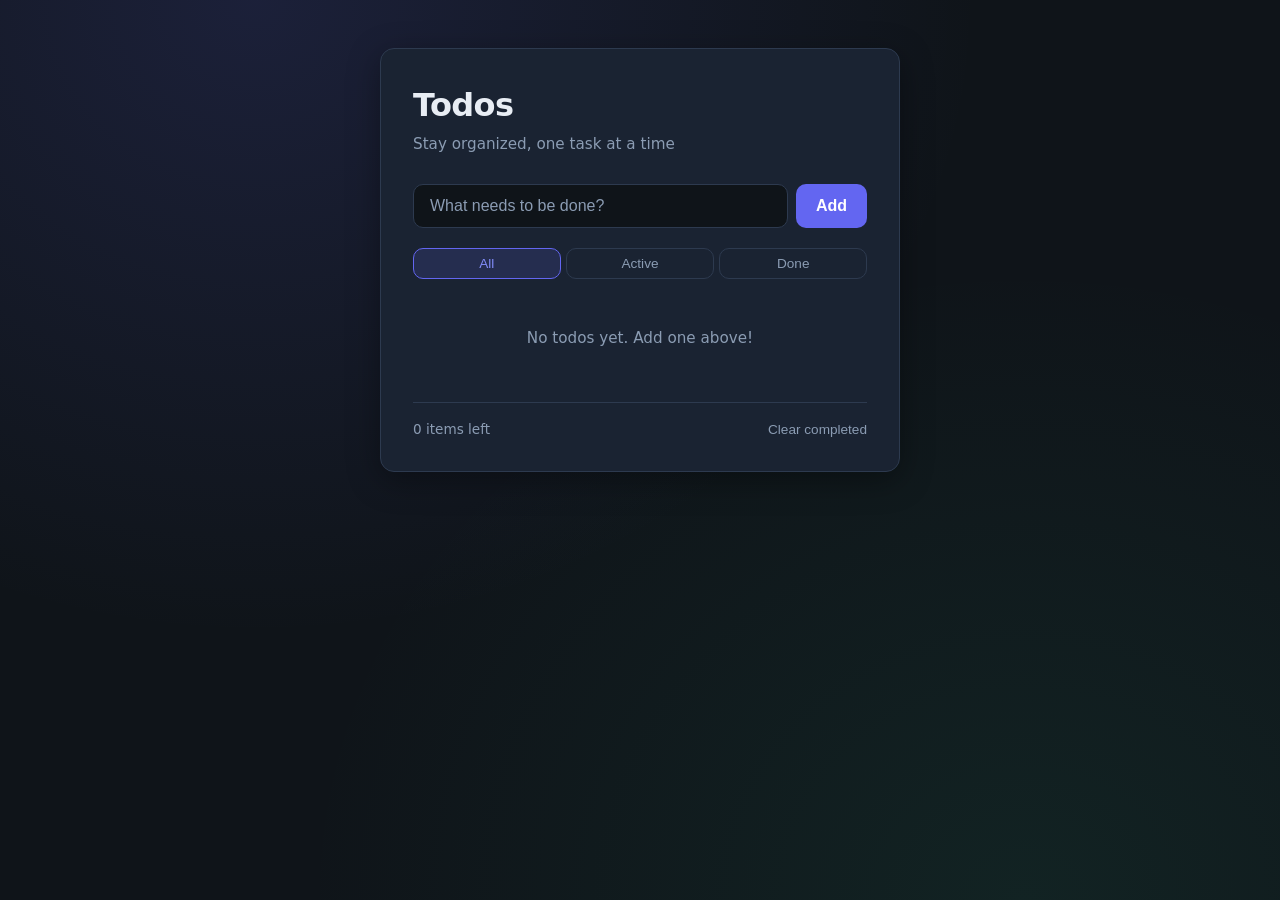
==== index.html @ 994fff8f "Add files via upload" ====
<!DOCTYPE html>
<html lang="en">
<head>
  <meta charset="UTF-8">
  <meta name="viewport" content="width=device-width, initial-scale=1.0">
  <title>Todo App</title>
  <link rel="stylesheet" href="styles.css">
</head>
<body>
  <div class="app">
    <header class="header">
      <h1>Todos</h1>
      <p class="subtitle">Stay organized, one task at a time</p>
    </header>

    <form class="todo-form" id="todo-form">
      <input
        type="text"
        id="todo-input"
        class="todo-input"
        placeholder="What needs to be done?"
        autocomplete="off"
        maxlength="200"
      >
      <button type="submit" class="btn-add" aria-label="Add todo">Add</button>
    </form>

    <div class="filters" id="filters">
      <button class="filter-btn active" data-filter="all">All</button>
      <button class="filter-btn" data-filter="active">Active</button>
      <button class="filter-btn" data-filter="completed">Done</button>
    </div>

    <ul class="todo-list" id="todo-list"></ul>

    <footer class="footer" id="footer" hidden>
      <span class="todo-count" id="todo-count">0 items left</span>
      <button class="btn-clear" id="clear-completed">Clear completed</button>
    </footer>
  </div>

  <script src="app.js"></script>
</body>
</html>
---- styles.css ----
*,
*::before,
*::after {
  box-sizing: border-box;
  margin: 0;
  padding: 0;
}

:root {
  --bg: #0f1419;
  --surface: #1a2332;
  --surface-hover: #243044;
  --border: #2d3a4f;
  --text: #e8edf4;
  --text-muted: #8b9cb3;
  --accent: #6366f1;
  --accent-hover: #818cf8;
  --success: #34d399;
  --danger: #f87171;
  --radius: 10px;
  --shadow: 0 8px 32px rgba(0, 0, 0, 0.35);
}

body {
  font-family: "Segoe UI", system-ui, -apple-system, sans-serif;
  background: var(--bg);
  background-image:
    radial-gradient(ellipse at 20% 0%, rgba(99, 102, 241, 0.15) 0%, transparent 50%),
    radial-gradient(ellipse at 80% 100%, rgba(52, 211, 153, 0.08) 0%, transparent 50%);
  color: var(--text);
  min-height: 100vh;
  display: flex;
  align-items: flex-start;
  justify-content: center;
  padding: 3rem 1rem;
  line-height: 1.5;
}

.app {
  width: 100%;
  max-width: 520px;
  background: var(--surface);
  border: 1px solid var(--border);
  border-radius: calc(var(--radius) + 4px);
  box-shadow: var(--shadow);
  padding: 2rem;
}

.header {
  margin-bottom: 1.75rem;
}

.header h1 {
  font-size: 2rem;
  font-weight: 700;
  letter-spacing: -0.02em;
}

.subtitle {
  color: var(--text-muted);
  font-size: 0.95rem;
  margin-top: 0.25rem;
}

.todo-form {
  display: flex;
  gap: 0.5rem;
  margin-bottom: 1.25rem;
}

.todo-input {
  flex: 1;
  padding: 0.75rem 1rem;
  background: var(--bg);
  border: 1px solid var(--border);
  border-radius: var(--radius);
  color: var(--text);
  font-size: 1rem;
  outline: none;
  transition: border-color 0.2s, box-shadow 0.2s;
}

.todo-input::placeholder {
  color: var(--text-muted);
}

.todo-input:focus {
  border-color: var(--accent);
  box-shadow: 0 0 0 3px rgba(99, 102, 241, 0.25);
}

.btn-add {
  padding: 0.75rem 1.25rem;
  background: var(--accent);
  color: white;
  border: none;
  border-radius: var(--radius);
  font-size: 1rem;
  font-weight: 600;
  cursor: pointer;
  transition: background 0.2s;
}

.btn-add:hover {
  background: var(--accent-hover);
}

.filters {
  display: flex;
  gap: 0.35rem;
  margin-bottom: 1rem;
}

.filter-btn {
  flex: 1;
  padding: 0.45rem 0.75rem;
  background: transparent;
  border: 1px solid var(--border);
  border-radius: var(--radius);
  color: var(--text-muted);
  font-size: 0.85rem;
  cursor: pointer;
  transition: all 0.2s;
}

.filter-btn:hover {
  background: var(--surface-hover);
  color: var(--text);
}

.filter-btn.active {
  background: rgba(99, 102, 241, 0.15);
  border-color: var(--accent);
  color: var(--accent-hover);
}

.todo-list {
  list-style: none;
}

.todo-list:empty::after {
  content: "No todos yet. Add one above!";
  display: block;
  text-align: center;
  color: var(--text-muted);
  padding: 2rem 1rem;
  font-size: 0.95rem;
}

.todo-item {
  display: flex;
  align-items: center;
  gap: 0.75rem;
  padding: 0.85rem 0.75rem;
  border-bottom: 1px solid var(--border);
  animation: slideIn 0.25s ease;
}

.todo-item:last-child {
  border-bottom: none;
}

@keyframes slideIn {
  from {
    opacity: 0;
    transform: translateY(-6px);
  }
  to {
    opacity: 1;
    transform: translateY(0);
  }
}

.todo-item.completed .todo-text {
  text-decoration: line-through;
  color: var(--text-muted);
}

.todo-checkbox {
  width: 20px;
  height: 20px;
  accent-color: var(--accent);
  cursor: pointer;
  flex-shrink: 0;
}

.todo-text {
  flex: 1;
  word-break: break-word;
}

.btn-delete {
  background: transparent;
  border: none;
  color: var(--text-muted);
  font-size: 1.25rem;
  line-height: 1;
  cursor: pointer;
  padding: 0.25rem 0.5rem;
  border-radius: 6px;
  transition: color 0.2s, background 0.2s;
}

.btn-delete:hover {
  color: var(--danger);
  background: rgba(248, 113, 113, 0.1);
}

.footer {
  display: flex;
  align-items: center;
  justify-content: space-between;
  margin-top: 1.25rem;
  padding-top: 1rem;
  border-top: 1px solid var(--border);
}

.todo-count {
  font-size: 0.85rem;
  color: var(--text-muted);
}

.btn-clear {
  background: transparent;
  border: none;
  color: var(--text-muted);
  font-size: 0.85rem;
  cursor: pointer;
  transition: color 0.2s;
}

.btn-clear:hover {
  color: var(--danger);
}
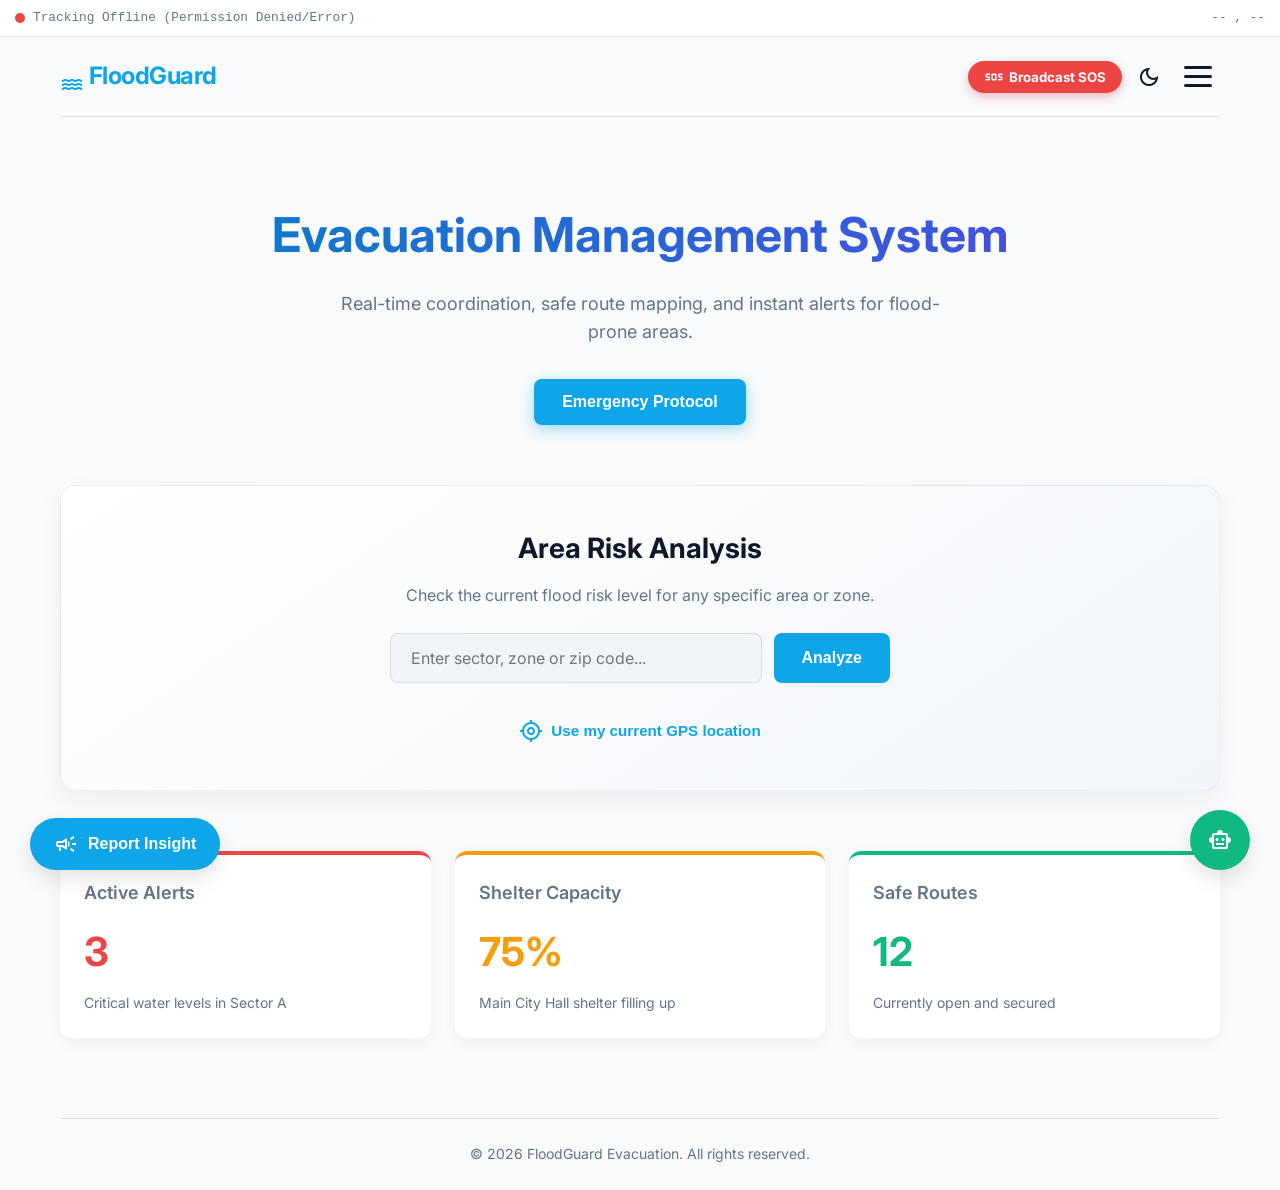
==== commit 038948b6: "feat: Implement Live Tracking, SOS Validator, AI Assistant, Community Insights, and Theme system ove" ====
--- a/index.html
+++ b/index.html
@@ -1,44 +1,91 @@
-<!DOCTYPE html>
-<html lang="en">
-<head>
-  <meta charset="UTF-8">
-  <meta name="viewport" content="width=device-width, initial-scale=1.0">
-  <title>Todo App</title>
-  <link rel="stylesheet" href="styles.css">
-</head>
-<body>
-  <div class="app">
-    <header class="header">
-      <h1>Todos</h1>
-      <p class="subtitle">Stay organized, one task at a time</p>
-    </header>
-
-    <form class="todo-form" id="todo-form">
-      <input
-        type="text"
-        id="todo-input"
-        class="todo-input"
-        placeholder="What needs to be done?"
-        autocomplete="off"
-        maxlength="200"
-      >
-      <button type="submit" class="btn-add" aria-label="Add todo">Add</button>
-    </form>
-
-    <div class="filters" id="filters">
-      <button class="filter-btn active" data-filter="all">All</button>
-      <button class="filter-btn" data-filter="active">Active</button>
-      <button class="filter-btn" data-filter="completed">Done</button>
-    </div>
-
-    <ul class="todo-list" id="todo-list"></ul>
-
-    <footer class="footer" id="footer" hidden>
-      <span class="todo-count" id="todo-count">0 items left</span>
-      <button class="btn-clear" id="clear-completed">Clear completed</button>
-    </footer>
-  </div>
-
-  <script src="app.js"></script>
-</body>
-</html>
+<!DOCTYPE html>
+<html lang="en">
+<head>
+  <meta charset="UTF-8">
+  <meta name="viewport" content="width=device-width, initial-scale=1.0">
+  <title>FloodGuard Evacuation</title>
+  <meta name="description" content="FloodGuard Evacuation - Optimizing and managing evacuation processes in flood-prone risk areas.">
+  <link rel="preconnect" href="https://fonts.googleapis.com">
+  <link rel="preconnect" href="https://fonts.gstatic.com" crossorigin>
+  <link href="https://fonts.googleapis.com/css2?family=Inter:wght@300;400;600;700&display=swap" rel="stylesheet">
+  <link rel="stylesheet" href="https://fonts.googleapis.com/css2?family=Material+Symbols+Outlined:opsz,wght,FILL,GRAD@24,400,0,0" />
+  <link rel="stylesheet" href="styles.css">
+</head>
+<body>
+  <div class="app-container">
+    <header class="header">
+      <div class="logo">
+        <h1><span class="material-symbols-outlined" style="vertical-align: bottom; font-size: inherit;">water</span> FloodGuard</h1>
+      </div>
+      <div class="menu-container" style="display: flex; align-items: center;">
+        <button class="theme-toggle" id="theme-toggle" aria-label="Toggle Theme"><span class="material-symbols-outlined">dark_mode</span></button>
+        <button class="hamburger" aria-label="Toggle menu" id="hamburger-btn">
+          <span></span>
+          <span></span>
+          <span></span>
+        </button>
+        <nav class="main-nav" id="main-nav">
+          <ul>
+            <li><a href="index.html" class="active">Dashboard</a></li>
+            <li><a href="map.html">Evacuation Map</a></li>
+            <li><a href="alerts.html">Alerts</a></li>
+            <li><a href="shelters.html">Shelters</a></li>
+          </ul>
+        </nav>
+      </div>
+    </header>
+
+    <main class="main-content">
+      <section class="hero-section">
+        <h2>Evacuation Management System</h2>
+        <p>Real-time coordination, safe route mapping, and instant alerts for flood-prone areas.</p>
+        <button class="btn-primary" aria-label="Trigger Emergency Protocol">Emergency Protocol</button>
+      </section>
+
+      <section class="analysis-section" id="analysis">
+        <div class="analysis-card">
+          <h3>Area Risk Analysis</h3>
+          <p>Check the current flood risk level for any specific area or zone.</p>
+          <form class="analysis-form" id="analysis-form">
+            <input type="text" id="area-input" placeholder="Enter sector, zone or zip code..." required>
+            <button type="submit" class="btn-analyze">Analyze</button>
+          </form>
+          <button class="btn-gps" id="btn-gps" type="button">
+            <span class="material-symbols-outlined" style="vertical-align: middle;">my_location</span> Use my current GPS location
+          </button>
+          <div class="analysis-result" id="analysis-result" hidden>
+            <div class="result-status" id="result-status">
+              <!-- Dynamic status injected here -->
+            </div>
+            <a href="map.html" class="btn-outline-primary" id="view-map-btn">View Secure Areas on Map</a>
+          </div>
+        </div>
+      </section>
+
+      <section class="status-grid">
+        <div class="status-card danger">
+          <h3>Active Alerts</h3>
+          <p class="status-value">3</p>
+          <p class="status-desc">Critical water levels in Sector A</p>
+        </div>
+        <div class="status-card warning">
+          <h3>Shelter Capacity</h3>
+          <p class="status-value">75%</p>
+          <p class="status-desc">Main City Hall shelter filling up</p>
+        </div>
+        <div class="status-card safe">
+          <h3>Safe Routes</h3>
+          <p class="status-value">12</p>
+          <p class="status-desc">Currently open and secured</p>
+        </div>
+      </section>
+    </main>
+
+    <footer class="footer">
+      <p>&copy; 2026 FloodGuard Evacuation. All rights reserved.</p>
+    </footer>
+  </div>
+
+  <script src="app.js"></script>
+</body>
+</html>
--- a/styles.css
+++ b/styles.css
@@ -1,234 +1,923 @@
-*,
-*::before,
-*::after {
-  box-sizing: border-box;
-  margin: 0;
-  padding: 0;
-}
-
-:root {
-  --bg: #0f1419;
-  --surface: #1a2332;
-  --surface-hover: #243044;
-  --border: #2d3a4f;
-  --text: #e8edf4;
-  --text-muted: #8b9cb3;
-  --accent: #6366f1;
-  --accent-hover: #818cf8;
-  --success: #34d399;
-  --danger: #f87171;
-  --radius: 10px;
-  --shadow: 0 8px 32px rgba(0, 0, 0, 0.35);
-}
-
-body {
-  font-family: "Segoe UI", system-ui, -apple-system, sans-serif;
-  background: var(--bg);
-  background-image:
-    radial-gradient(ellipse at 20% 0%, rgba(99, 102, 241, 0.15) 0%, transparent 50%),
-    radial-gradient(ellipse at 80% 100%, rgba(52, 211, 153, 0.08) 0%, transparent 50%);
-  color: var(--text);
-  min-height: 100vh;
-  display: flex;
-  align-items: flex-start;
-  justify-content: center;
-  padding: 3rem 1rem;
-  line-height: 1.5;
-}
-
-.app {
-  width: 100%;
-  max-width: 520px;
-  background: var(--surface);
-  border: 1px solid var(--border);
-  border-radius: calc(var(--radius) + 4px);
-  box-shadow: var(--shadow);
-  padding: 2rem;
-}
-
-.header {
-  margin-bottom: 1.75rem;
-}
-
-.header h1 {
-  font-size: 2rem;
-  font-weight: 700;
-  letter-spacing: -0.02em;
-}
-
-.subtitle {
-  color: var(--text-muted);
-  font-size: 0.95rem;
-  margin-top: 0.25rem;
-}
-
-.todo-form {
-  display: flex;
-  gap: 0.5rem;
-  margin-bottom: 1.25rem;
-}
-
-.todo-input {
-  flex: 1;
-  padding: 0.75rem 1rem;
-  background: var(--bg);
-  border: 1px solid var(--border);
-  border-radius: var(--radius);
-  color: var(--text);
-  font-size: 1rem;
-  outline: none;
-  transition: border-color 0.2s, box-shadow 0.2s;
-}
-
-.todo-input::placeholder {
-  color: var(--text-muted);
-}
-
-.todo-input:focus {
-  border-color: var(--accent);
-  box-shadow: 0 0 0 3px rgba(99, 102, 241, 0.25);
-}
-
-.btn-add {
-  padding: 0.75rem 1.25rem;
-  background: var(--accent);
-  color: white;
-  border: none;
-  border-radius: var(--radius);
-  font-size: 1rem;
-  font-weight: 600;
-  cursor: pointer;
-  transition: background 0.2s;
-}
-
-.btn-add:hover {
-  background: var(--accent-hover);
-}
-
-.filters {
-  display: flex;
-  gap: 0.35rem;
-  margin-bottom: 1rem;
-}
-
-.filter-btn {
-  flex: 1;
-  padding: 0.45rem 0.75rem;
-  background: transparent;
-  border: 1px solid var(--border);
-  border-radius: var(--radius);
-  color: var(--text-muted);
-  font-size: 0.85rem;
-  cursor: pointer;
-  transition: all 0.2s;
-}
-
-.filter-btn:hover {
-  background: var(--surface-hover);
-  color: var(--text);
-}
-
-.filter-btn.active {
-  background: rgba(99, 102, 241, 0.15);
-  border-color: var(--accent);
-  color: var(--accent-hover);
-}
-
-.todo-list {
-  list-style: none;
-}
-
-.todo-list:empty::after {
-  content: "No todos yet. Add one above!";
-  display: block;
-  text-align: center;
-  color: var(--text-muted);
-  padding: 2rem 1rem;
-  font-size: 0.95rem;
-}
-
-.todo-item {
-  display: flex;
-  align-items: center;
-  gap: 0.75rem;
-  padding: 0.85rem 0.75rem;
-  border-bottom: 1px solid var(--border);
-  animation: slideIn 0.25s ease;
-}
-
-.todo-item:last-child {
-  border-bottom: none;
-}
-
-@keyframes slideIn {
-  from {
-    opacity: 0;
-    transform: translateY(-6px);
-  }
-  to {
-    opacity: 1;
-    transform: translateY(0);
-  }
-}
-
-.todo-item.completed .todo-text {
-  text-decoration: line-through;
-  color: var(--text-muted);
-}
-
-.todo-checkbox {
-  width: 20px;
-  height: 20px;
-  accent-color: var(--accent);
-  cursor: pointer;
-  flex-shrink: 0;
-}
-
-.todo-text {
-  flex: 1;
-  word-break: break-word;
-}
-
-.btn-delete {
-  background: transparent;
-  border: none;
-  color: var(--text-muted);
-  font-size: 1.25rem;
-  line-height: 1;
-  cursor: pointer;
-  padding: 0.25rem 0.5rem;
-  border-radius: 6px;
-  transition: color 0.2s, background 0.2s;
-}
-
-.btn-delete:hover {
-  color: var(--danger);
-  background: rgba(248, 113, 113, 0.1);
-}
-
-.footer {
-  display: flex;
-  align-items: center;
-  justify-content: space-between;
-  margin-top: 1.25rem;
-  padding-top: 1rem;
-  border-top: 1px solid var(--border);
-}
-
-.todo-count {
-  font-size: 0.85rem;
-  color: var(--text-muted);
-}
-
-.btn-clear {
-  background: transparent;
-  border: none;
-  color: var(--text-muted);
-  font-size: 0.85rem;
-  cursor: pointer;
-  transition: color 0.2s;
-}
-
-.btn-clear:hover {
-  color: var(--danger);
-}
+html {
+  scroll-behavior: smooth;
+}
+
+:root {
+  --primary-color: #0ea5e9;
+  --primary-hover: #0284c7;
+  --bg-color: #0f172a;
+  --card-bg: #1e293b;
+  --text-main: #f8fafc;
+  --text-muted: #94a3b8;
+  --danger: #ef4444;
+  --warning: #f59e0b;
+  --safe: #10b981;
+  --border-color: rgba(255, 255, 255, 0.1);
+  --border-light: rgba(255, 255, 255, 0.05);
+  --input-bg: rgba(0, 0, 0, 0.2);
+  --shadow-color: rgba(0, 0, 0, 0.5);
+  --shadow-light: rgba(0, 0, 0, 0.2);
+  --modal-overlay: rgba(0, 0, 0, 0.6);
+  --card-gradient: linear-gradient(145deg, rgba(30, 41, 59, 0.7), rgba(15, 23, 42, 0.4));
+  --hero-text-gradient: linear-gradient(to right, #38bdf8, #818cf8);
+}
+
+[data-theme="light"] {
+  --bg-color: #f8fafc;
+  --card-bg: #ffffff;
+  --text-main: #0f172a;
+  --text-muted: #64748b;
+  --border-color: rgba(0, 0, 0, 0.1);
+  --border-light: rgba(0, 0, 0, 0.05);
+  --input-bg: #f1f5f9;
+  --shadow-color: rgba(0, 0, 0, 0.1);
+  --shadow-light: rgba(0, 0, 0, 0.05);
+  --modal-overlay: rgba(15, 23, 42, 0.4);
+  --card-gradient: linear-gradient(145deg, #ffffff, #f1f5f9);
+  --hero-text-gradient: linear-gradient(to right, #0284c7, #4f46e5);
+}
+
+.theme-toggle {
+  background: none;
+  border: none;
+  color: var(--text-main);
+  font-size: 1.25rem;
+  cursor: pointer;
+  margin-right: 15px;
+  display: flex;
+  align-items: center;
+  transition: transform 0.3s ease;
+}
+
+.theme-toggle:hover {
+  transform: scale(1.1);
+}
+
+* {
+  margin: 0;
+  padding: 0;
+  box-sizing: border-box;
+}
+
+body {
+  font-family: 'Inter', sans-serif;
+  background-color: var(--bg-color);
+  color: var(--text-main);
+  line-height: 1.6;
+}
+
+.app-container {
+  max-width: 1200px;
+  margin: 0 auto;
+  padding: 0 20px;
+}
+
+/* Header */
+.header {
+  display: flex;
+  justify-content: space-between;
+  align-items: center;
+  padding: 20px 0;
+  border-bottom: 1px solid var(--border-color);
+}
+
+.header h1 {
+  font-size: 1.5rem;
+  font-weight: 700;
+  color: var(--primary-color);
+  margin: 0;
+  letter-spacing: -0.5px;
+}
+
+/* Live Tracking Bar */
+.live-tracking-bar {
+  background: var(--card-bg);
+  color: var(--text-muted);
+  font-size: 0.8rem;
+  padding: 8px 15px;
+  display: flex;
+  justify-content: space-between;
+  align-items: center;
+  border-bottom: 1px solid var(--border-color);
+  font-family: 'Courier New', Courier, monospace;
+}
+.live-tracking-bar .status {
+  display: flex;
+  align-items: center;
+  gap: 8px;
+}
+.pulse-dot {
+  width: 10px;
+  height: 10px;
+  background-color: var(--safe);
+  border-radius: 50%;
+  animation: pulse 1.5s infinite;
+}
+
+.menu-container {
+  position: relative;
+}
+
+.hamburger {
+  display: flex;
+  flex-direction: column;
+  gap: 6px;
+  background: none;
+  border: none;
+  cursor: pointer;
+  padding: 8px;
+  z-index: 100;
+}
+
+.hamburger span {
+  display: block;
+  width: 28px;
+  height: 3px;
+  background-color: var(--text-main);
+  border-radius: 2px;
+  transition: all 0.3s ease;
+}
+
+.main-nav {
+  position: absolute;
+  top: 100%;
+  right: 0;
+  margin-top: 15px;
+  background-color: var(--card-bg);
+  border: 1px solid var(--border-color);
+  border-radius: 12px;
+  padding: 16px;
+  min-width: 200px;
+  box-shadow: 0 10px 30px var(--shadow-color);
+  opacity: 0;
+  visibility: hidden;
+  transform: translateY(-10px);
+  transition: all 0.3s ease;
+  z-index: 99;
+}
+
+.main-nav.open {
+  opacity: 1;
+  visibility: visible;
+  transform: translateY(0);
+}
+
+.main-nav ul {
+  display: flex;
+  flex-direction: column;
+  list-style: none;
+  gap: 16px;
+}
+
+.main-nav a {
+  display: block;
+  color: var(--text-muted);
+  text-decoration: none;
+  font-weight: 600;
+  transition: color 0.3s ease;
+  padding: 8px 12px;
+  border-radius: 6px;
+}
+
+.main-nav a:hover,
+.main-nav a.active {
+  color: var(--text-main);
+  background-color: var(--border-light);
+}
+
+/* Hamburger animation classes */
+.hamburger.open span:nth-child(1) {
+  transform: translateY(9px) rotate(45deg);
+}
+.hamburger.open span:nth-child(2) {
+  opacity: 0;
+}
+.hamburger.open span:nth-child(3) {
+  transform: translateY(-9px) rotate(-45deg);
+}
+
+/* Analysis Section */
+.analysis-section {
+  padding-bottom: 60px;
+}
+
+.analysis-card {
+  background: var(--card-gradient);
+  border: 1px solid var(--border-light);
+  border-radius: 16px;
+  padding: 40px;
+  text-align: center;
+  box-shadow: 0 10px 30px var(--shadow-light);
+  backdrop-filter: blur(10px);
+}
+
+.analysis-card h3 {
+  font-size: 1.75rem;
+  font-weight: 700;
+  margin-bottom: 12px;
+  color: var(--text-main);
+}
+
+.analysis-card p {
+  color: var(--text-muted);
+  margin-bottom: 24px;
+}
+
+.analysis-form {
+  display: flex;
+  justify-content: center;
+  gap: 12px;
+  max-width: 500px;
+  margin: 0 auto 24px auto;
+  flex-wrap: wrap;
+}
+
+.analysis-form input {
+  flex: 1;
+  min-width: 200px;
+  padding: 14px 20px;
+  border-radius: 8px;
+  border: 1px solid var(--border-color);
+  background-color: var(--input-bg);
+  color: var(--text-main);
+  font-size: 1rem;
+  font-family: inherit;
+  outline: none;
+  transition: border-color 0.3s ease;
+}
+
+.analysis-form input:focus {
+  border-color: var(--primary-color);
+}
+
+.btn-analyze {
+  background-color: var(--primary-color);
+  color: white;
+  border: none;
+  padding: 14px 28px;
+  font-size: 1rem;
+  font-weight: 600;
+  border-radius: 8px;
+  cursor: pointer;
+  transition: all 0.3s ease;
+}
+
+.btn-analyze:hover {
+  background-color: var(--primary-hover);
+}
+
+.btn-gps {
+  background: none;
+  border: none;
+  color: var(--primary-color);
+  font-size: 0.95rem;
+  font-weight: 600;
+  cursor: pointer;
+  margin-top: 12px;
+  display: inline-flex;
+  align-items: center;
+  gap: 8px;
+  transition: color 0.3s ease;
+}
+
+.btn-gps:hover {
+  color: var(--text-main);
+}
+
+.analysis-result {
+  margin-top: 30px;
+  padding-top: 30px;
+  border-top: 1px solid var(--border-color);
+  animation: fadeIn 0.5s ease;
+}
+
+.result-status {
+  margin-bottom: 24px;
+  font-size: 1.25rem;
+  font-weight: 600;
+}
+
+.result-status.danger { color: var(--danger); }
+.result-status.safe { color: var(--safe); }
+.result-status.warning { color: var(--warning); }
+
+.btn-outline-primary {
+  display: inline-block;
+  background-color: transparent;
+  color: var(--primary-color);
+  border: 2px solid var(--primary-color);
+  padding: 12px 24px;
+  font-size: 1rem;
+  font-weight: 600;
+  border-radius: 8px;
+  text-decoration: none;
+  transition: all 0.3s ease;
+}
+
+.btn-outline-primary:hover {
+  background-color: rgba(14, 165, 233, 0.1);
+}
+
+@keyframes fadeIn {
+  from { opacity: 0; transform: translateY(-10px); }
+  to { opacity: 1; transform: translateY(0); }
+}
+
+/* Map Section */
+.map-section {
+  padding: 40px 0 80px;
+}
+
+.map-header {
+  text-align: center;
+  margin-bottom: 32px;
+}
+
+.map-header h2 {
+  font-size: 2rem;
+  color: var(--text-main);
+  margin-bottom: 12px;
+}
+
+.map-header p {
+  color: var(--text-muted);
+}
+
+.map-container {
+  width: 100%;
+  height: 500px;
+  border-radius: 16px;
+  overflow: hidden;
+  position: relative;
+  border: 1px solid var(--border-color);
+  box-shadow: 0 10px 30px var(--shadow-color);
+  background-color: var(--border-light);
+}
+
+.map-overlay {
+  position: absolute;
+  top: 0;
+  left: 0;
+  width: 100%;
+  height: 100%;
+  pointer-events: none;
+}
+
+.badge {
+  position: absolute;
+  padding: 6px 12px;
+  border-radius: 20px;
+  font-size: 0.8rem;
+  font-weight: 700;
+  background: var(--card-bg);
+  box-shadow: 0 4px 10px var(--shadow-color);
+  backdrop-filter: blur(4px);
+  border: 2px solid transparent;
+}
+
+.badge-safe {
+  top: 40%;
+  left: 45%;
+  border-color: var(--safe);
+  color: var(--safe);
+}
+
+.badge-danger {
+  top: 60%;
+  left: 65%;
+  border-color: var(--danger);
+  color: var(--danger);
+}
+
+/* Hero Section */
+.hero-section {
+  text-align: center;
+  padding: 80px 0 60px;
+}
+
+.hero-section h2 {
+  font-size: 3rem;
+  font-weight: 700;
+  margin-bottom: 16px;
+  background: var(--hero-text-gradient);
+  -webkit-background-clip: text;
+  -webkit-text-fill-color: transparent;
+}
+
+.hero-section p {
+  font-size: 1.125rem;
+  color: var(--text-muted);
+  max-width: 600px;
+  margin: 0 auto 32px;
+}
+
+.btn-primary {
+  background-color: var(--primary-color);
+  color: white;
+  border: none;
+  padding: 14px 28px;
+  font-size: 1rem;
+  font-weight: 600;
+  border-radius: 8px;
+  cursor: pointer;
+  transition: all 0.3s ease;
+  box-shadow: 0 4px 14px 0 rgba(14, 165, 233, 0.39);
+}
+
+.btn-primary:hover {
+  background-color: var(--primary-hover);
+  transform: translateY(-2px);
+  box-shadow: 0 6px 20px rgba(14, 165, 233, 0.23);
+}
+
+/* Status Grid */
+.status-grid {
+  display: grid;
+  grid-template-columns: repeat(auto-fit, minmax(300px, 1fr));
+  gap: 24px;
+  padding-bottom: 80px;
+}
+
+.status-card {
+  background-color: var(--card-bg);
+  border-radius: 12px;
+  padding: 24px;
+  border-top: 4px solid;
+  transition: transform 0.3s ease;
+  box-shadow: 0 4px 15px var(--shadow-light);
+}
+
+.status-card:hover {
+  transform: translateY(-5px);
+}
+
+.status-card.danger { border-color: var(--danger); }
+.status-card.warning { border-color: var(--warning); }
+.status-card.safe { border-color: var(--safe); }
+
+.status-card h3 {
+  font-size: 1.125rem;
+  font-weight: 600;
+  color: var(--text-muted);
+  margin-bottom: 12px;
+}
+
+.status-value {
+  font-size: 2.5rem;
+  font-weight: 700;
+  margin-bottom: 8px;
+}
+
+.status-card.danger .status-value { color: var(--danger); }
+.status-card.warning .status-value { color: var(--warning); }
+.status-card.safe .status-value { color: var(--safe); }
+
+.status-desc {
+  font-size: 0.875rem;
+  color: var(--text-muted);
+}
+
+/* New Components (Alerts, Shelters, Map Controls) */
+.two-column-layout {
+  display: flex;
+  gap: 30px;
+  flex-wrap: wrap;
+  padding-bottom: 60px;
+}
+
+.main-column {
+  flex: 2;
+  min-width: 300px;
+}
+
+.side-column {
+  flex: 1;
+  min-width: 250px;
+  display: flex;
+  flex-direction: column;
+  gap: 20px;
+}
+
+.section-title {
+  font-size: 1.5rem;
+  margin-bottom: 20px;
+  color: var(--text-main);
+}
+
+.feed-card {
+  margin-bottom: 20px;
+}
+
+.card-header-flex {
+  display: flex;
+  justify-content: space-between;
+  align-items: center;
+  margin-bottom: 12px;
+  flex-wrap: wrap;
+  gap: 10px;
+}
+
+.time-stamp {
+  font-size: 0.85rem;
+  color: var(--text-muted);
+  background: var(--border-color);
+  padding: 4px 8px;
+  border-radius: 4px;
+}
+
+.action-links {
+  margin-top: 16px;
+  display: flex;
+  gap: 10px;
+}
+
+.btn-small {
+  padding: 8px 16px;
+  font-size: 0.9rem;
+}
+
+.info-widget {
+  background-color: var(--card-bg);
+  border-radius: 12px;
+  padding: 20px;
+  border: 1px solid var(--border-light);
+  box-shadow: 0 4px 15px var(--shadow-light);
+}
+
+.info-widget h3 {
+  font-size: 1.1rem;
+  margin-bottom: 15px;
+  color: var(--text-main);
+  border-bottom: 1px solid var(--border-color);
+  padding-bottom: 10px;
+}
+
+.contact-list, .checklist {
+  list-style: none;
+  display: flex;
+  flex-direction: column;
+  gap: 12px;
+}
+
+.contact-list a {
+  color: var(--primary-color);
+  text-decoration: none;
+  font-weight: 600;
+}
+
+.checklist li {
+  display: flex;
+  align-items: center;
+  gap: 10px;
+  color: var(--text-muted);
+}
+
+/* Shelters UI */
+.search-bar-container {
+  display: flex;
+  gap: 10px;
+  max-width: 600px;
+  margin: 0 auto 40px auto;
+}
+
+.search-input {
+  flex: 1;
+  padding: 14px 20px;
+  border-radius: 8px;
+  border: 1px solid var(--border-color);
+  background-color: var(--card-bg);
+  color: var(--text-main);
+  font-size: 1rem;
+  outline: none;
+  box-shadow: 0 2px 5px var(--shadow-light);
+}
+
+.search-input:focus {
+  border-color: var(--primary-color);
+}
+
+.shelter-card .shelter-header {
+  display: flex;
+  justify-content: space-between;
+  align-items: center;
+  margin-bottom: 15px;
+}
+
+.distance {
+  font-size: 0.85rem;
+  color: var(--primary-color);
+  font-weight: 600;
+}
+
+.capacity-bar-container {
+  margin-bottom: 15px;
+}
+
+.capacity-label {
+  display: flex;
+  justify-content: space-between;
+  font-size: 0.85rem;
+  color: var(--text-muted);
+  margin-bottom: 5px;
+}
+
+.capacity-bar {
+  height: 8px;
+  background-color: var(--border-color);
+  border-radius: 4px;
+  overflow: hidden;
+}
+
+.capacity-fill {
+  height: 100%;
+  border-radius: 4px;
+  transition: width 0.3s ease;
+}
+
+.warning-bg { background-color: var(--warning); }
+.safe-bg { background-color: var(--safe); }
+.danger-bg { background-color: var(--danger); }
+
+/* Map UI */
+.route-controls {
+  text-align: center;
+  margin-bottom: 20px;
+}
+
+.route-result {
+  margin-top: 15px;
+  padding: 12px;
+  border-radius: 8px;
+  background: rgba(16, 185, 129, 0.1);
+  border: 1px solid var(--safe);
+  color: var(--safe);
+  display: inline-block;
+  animation: fadeIn 0.5s ease;
+}
+
+.mt-3 {
+  margin-top: 1.5rem;
+}
+
+/* Modal */
+.modal-overlay {
+  position: fixed;
+  top: 0; left: 0; width: 100%; height: 100%;
+  background: var(--modal-overlay);
+  backdrop-filter: blur(4px);
+  display: flex;
+  justify-content: center;
+  align-items: center;
+  z-index: 1000;
+  animation: fadeIn 0.3s;
+}
+
+.modal-content {
+  background: var(--card-bg);
+  border: 1px solid var(--border-color);
+  border-radius: 12px;
+  width: 90%;
+  max-width: 500px;
+  padding: 24px;
+  box-shadow: 0 10px 40px var(--shadow-color);
+  animation: slideUp 0.3s ease-out;
+}
+
+.modal-header {
+  display: flex;
+  justify-content: space-between;
+  align-items: center;
+  margin-bottom: 20px;
+  border-bottom: 1px solid var(--border-color);
+  padding-bottom: 10px;
+}
+
+.modal-header h2 {
+  font-size: 1.5rem;
+  color: var(--text-main);
+}
+
+.modal-close {
+  background: none;
+  border: none;
+  color: var(--text-muted);
+  font-size: 2rem;
+  cursor: pointer;
+  line-height: 1;
+}
+
+.modal-close:hover {
+  color: var(--danger);
+}
+
+.modal-body {
+  color: var(--text-main);
+}
+
+.modal-body ul {
+  list-style: none;
+  margin-top: 15px;
+}
+
+.modal-body li {
+  margin-bottom: 10px;
+  padding: 10px;
+  background: var(--border-light);
+  border-radius: 8px;
+  display: flex;
+  justify-content: space-between;
+  align-items: center;
+}
+
+.modal-body a {
+  color: var(--primary-color);
+  font-weight: 600;
+  text-decoration: none;
+}
+
+@keyframes slideUp {
+  from { transform: translateY(20px); opacity: 0; }
+  to { transform: translateY(0); opacity: 1; }
+}
+
+@keyframes pulse {
+  0% { opacity: 1; }
+  50% { opacity: 0.5; }
+  100% { opacity: 1; }
+}
+
+/* Community Insight FAB */
+.insight-fab {
+  position: fixed;
+  bottom: 30px;
+  left: 30px;
+  background-color: var(--primary-color);
+  color: white;
+  border: none;
+  border-radius: 50px;
+  padding: 14px 24px;
+  font-size: 1rem;
+  font-weight: 600;
+  display: flex;
+  align-items: center;
+  gap: 10px;
+  cursor: pointer;
+  box-shadow: 0 10px 20px var(--shadow-color);
+  z-index: 900;
+  transition: all 0.3s ease;
+}
+
+.insight-fab:hover {
+  background-color: var(--primary-hover);
+  transform: translateY(-3px);
+  box-shadow: 0 15px 25px var(--shadow-color);
+}
+
+/* Chatbot UI */
+.chatbot-fab {
+  position: fixed;
+  bottom: 30px;
+  right: 30px;
+  background-color: var(--safe);
+  color: white;
+  border: none;
+  border-radius: 50%;
+  width: 60px;
+  height: 60px;
+  display: flex;
+  justify-content: center;
+  align-items: center;
+  font-size: 1.5rem;
+  cursor: pointer;
+  box-shadow: 0 10px 20px var(--shadow-color);
+  z-index: 1000;
+  transition: all 0.3s ease;
+}
+.chatbot-fab:hover {
+  transform: scale(1.1);
+  box-shadow: 0 15px 25px var(--shadow-color);
+}
+
+.chatbot-window {
+  position: fixed;
+  bottom: 100px;
+  right: 30px;
+  width: 350px;
+  height: 500px;
+  background-color: var(--card-bg);
+  border: 1px solid var(--border-color);
+  border-radius: 16px;
+  box-shadow: 0 10px 40px var(--shadow-color);
+  z-index: 1000;
+  display: flex;
+  flex-direction: column;
+  overflow: hidden;
+  opacity: 0;
+  visibility: hidden;
+  transform: translateY(20px);
+  transition: all 0.3s ease;
+}
+.chatbot-window.open {
+  opacity: 1;
+  visibility: visible;
+  transform: translateY(0);
+}
+
+.chat-header {
+  background: var(--card-gradient);
+  padding: 16px;
+  border-bottom: 1px solid var(--border-color);
+  display: flex;
+  justify-content: space-between;
+  align-items: center;
+}
+.chat-header h3 {
+  font-size: 1.1rem;
+  color: var(--text-main);
+  display: flex;
+  align-items: center;
+  gap: 8px;
+}
+.chat-close {
+  background: none;
+  border: none;
+  color: var(--text-muted);
+  font-size: 1.5rem;
+  cursor: pointer;
+  display: flex;
+  align-items: center;
+  justify-content: center;
+}
+.chat-close:hover { color: var(--danger); }
+
+.chat-body {
+  flex: 1;
+  padding: 16px;
+  overflow-y: auto;
+  display: flex;
+  flex-direction: column;
+  gap: 12px;
+}
+
+.chat-message {
+  max-width: 80%;
+  padding: 10px 14px;
+  border-radius: 12px;
+  font-size: 0.95rem;
+  line-height: 1.4;
+}
+.chat-message.bot {
+  align-self: flex-start;
+  background-color: var(--border-light);
+  color: var(--text-main);
+  border-bottom-left-radius: 2px;
+}
+.chat-message.user {
+  align-self: flex-end;
+  background-color: var(--primary-color);
+  color: white;
+  border-bottom-right-radius: 2px;
+}
+
+.chat-input-area {
+  padding: 16px;
+  border-top: 1px solid var(--border-color);
+  display: flex;
+  gap: 10px;
+}
+.chat-input {
+  flex: 1;
+  padding: 10px 14px;
+  border-radius: 20px;
+  border: 1px solid var(--border-color);
+  background: var(--input-bg);
+  color: var(--text-main);
+  outline: none;
+  font-family: inherit;
+}
+.chat-input:focus { border-color: var(--primary-color); }
+.chat-send {
+  background: var(--primary-color);
+  color: white;
+  border: none;
+  border-radius: 50%;
+  width: 40px;
+  height: 40px;
+  display: flex;
+  justify-content: center;
+  align-items: center;
+  cursor: pointer;
+  transition: background 0.3s ease;
+}
+.chat-send:hover {
+  background: var(--primary-hover);
+}
+
+/* Footer */
+.footer {
+  text-align: center;
+  padding: 24px 0;
+  border-top: 1px solid var(--border-color);
+  color: var(--text-muted);
+  font-size: 0.875rem;
+}
